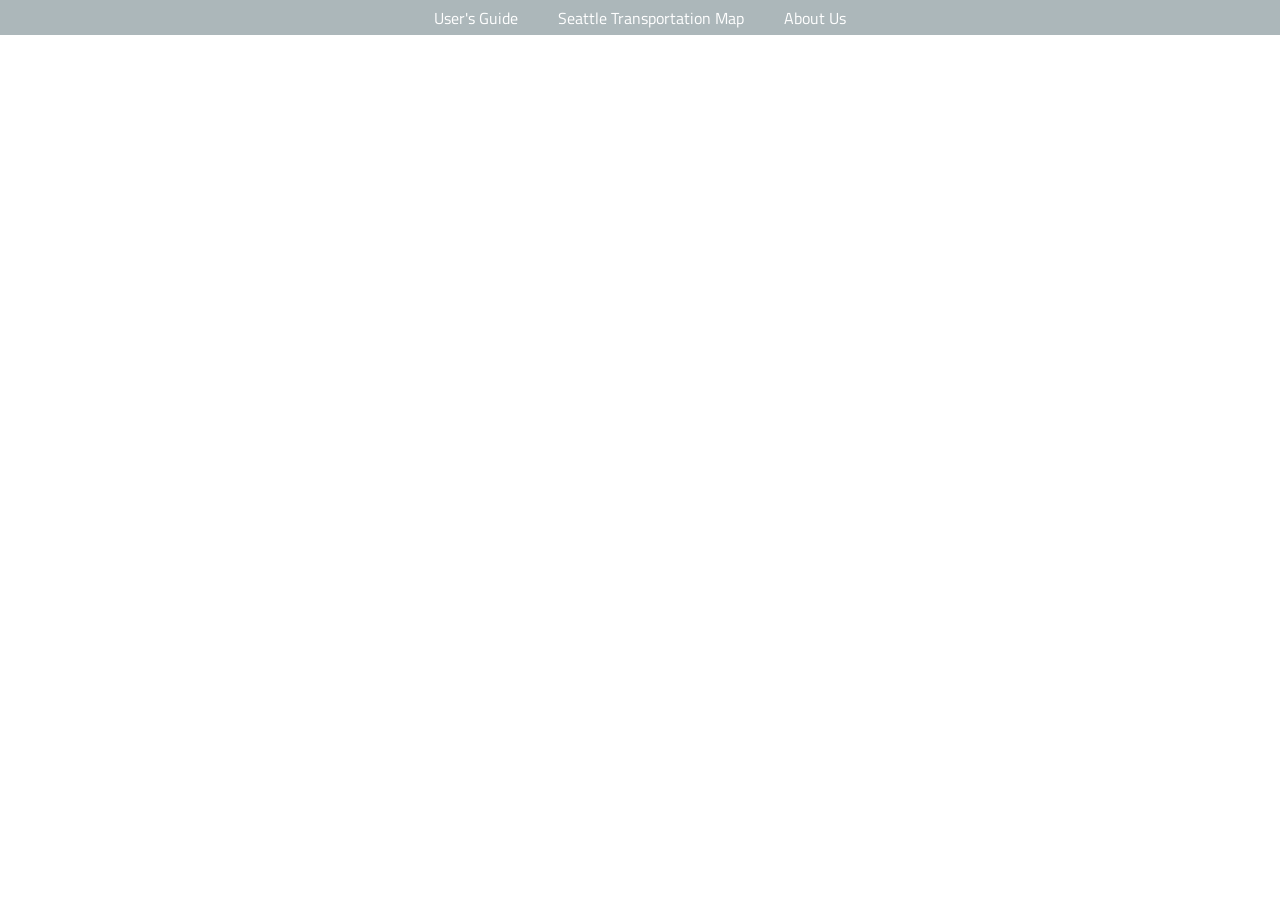
==== about.html @ f4a4b432 "reset function; map selection, highlight. added data source desc, added about.html, guide.html, (nav" ====
<!DOCTYPE html>
<html>
<head>
    <link rel="stylesheet" href="css/style.css">
    <link href="https://fonts.googleapis.com/css2?family=Titillium+Web&display=swap" rel="stylesheet">
    <style>

    </style>
</head>


<body>
    <nav class="navbar"> 
        <a href="guide.html"  class="button">User's Guide</a>
        <a href="map.html"  class="button">Seattle Transportation Map</a>
        <a href="about.html"  class="button">About Us</a>

    </nav>


</body>
</html>
---- css/style.css ----
body {
    margin: 0;
    padding: 0;
    font-family: 'Titillium Web', serif;
}

#map {
    position: absolute;
    top: 0;
    bottom: 0;
    width: 100%;
}

#info { /* left information pannel */
    z-index: 100;
    position: absolute;
    width: 400px;
    max-width: calc(100% - 20px);
    top: 4.8%;
    bottom: 0%;
    left: 0%;
    padding: 18px 15px 18px 15px;
    background: #4c87975a;
    color: white;
    overflow-y: auto;
    border-radius: 0px;
}

#info a {
    color: lightgray;
}

#info a:hover {
    color: white;
    opacity: 0.7;
}

#title {
    font-size: 25px;
    font-family: 'Oswald', sans-serif;
    margin-bottom: 14px;
}

#title span {
    font-size: 14px;
    float: right;
    margin-right: 10px;
    margin-top: 8px;
}

#desc {
    text-align: center;
    color: lightgray;
    font-size: medium;
    font-weight: bold;
    margin-bottom: 0;
}

#collision-count {
    margin: 0;
    text-align: center;
    color: #58c4dd;
    font-size: 50px;
    line-height: 1.1;
}

#severity-chart {
    margin-top: 10px;
}

.card {
    margin-top: 12px;
    padding: 10px;
    background: rgba(255, 255, 255, 0.06);
    border: 1px solid rgba(255, 255, 255, 0.12);
    border-radius: 4px;
}

.section-title {
    margin: 0 0 8px 0;
    font-family: 'Oswald', sans-serif;
    font-size: 17px;
    letter-spacing: 0.4px;
}

.control-label {
    display: block;
    margin: 6px 0;
    color: #e9ecef;
    font-size: 14px;
}

.control-label input {
    margin-right: 8px;
}

.btn {
    margin-top: 8px;
    border: 1px solid #adb5bd;
    background: transparent;
    color: #f8f9fa;
    padding: 6px 10px;
    border-radius: 3px;
    cursor: pointer;
}

.btn:hover {
    background: rgba(255, 255, 255, 0.12);
}

.btn:disabled {
    cursor: not-allowed;
    opacity: 0.6;
}

#progress {
    margin: 8px 0 0 0;
    font-size: 12px;
    color: #adb5bd;
}

#risk-list {
    max-height: 240px;
    overflow-y: auto;
}

.risk-item {
    border-bottom: 1px solid rgba(255, 255, 255, 0.15);
    padding: 6px 0;
    cursor: pointer;
}

.risk-item:last-child {
    border-bottom: 0;
}

.risk-item:hover {
    color: #ffd166;
}

.risk-meta {
    font-size: 12px;
    color: #ced4da;
}

#footer {
    margin-top: 12px;
    margin-right: 4px;
    font-size: 13px;
    line-height: 150%;
    color: lightgray;
}

#legend { /* bottom right legend */
    position: absolute;
    bottom: 0;
    right: 0;
    width: 130px;
    background:  #4c87975a;
    margin-right: 20px;
    margin-bottom: 40px;
    padding: 15px 12px;
    border-radius: 40px;
    font-family: 'Open Sans', sans-serif;
    color: #ffffff; /* text color */
    font-size: 13px;
}

.break {
    position: relative;
    margin-right: 30px;
    padding: 0;
    min-height: 20px;
}

.dot {
    display: inline-block;
    margin-top: 4px;
    border-radius: 50%;
    opacity: 0.8;
}

.dot-label {
    position: absolute;
    top: 0;
    right: 0;
    font-style: italic;
    color: #ffffff;
}

.line-swatch {
    display: inline-block;
    width: 24px;
    height: 4px;
    margin-right: 6px;
    vertical-align: middle;
    border-radius: 2px;
}

.fill-swatch {
    display: inline-block;
    width: 14px;
    height: 14px;
    margin-right: 6px;
    vertical-align: middle;
    border-radius: 2px;
}

.c3 text { /* for bar graph x and y*/
    fill: #e9ecef;
    font-size: 11px;
}

.c3-legend-item text { /* for bar graph */
    fill: #ffffff !important;
    font-size: 12px;
    font-weight: 600;
}

.c3-tooltip-container .c3-tooltip {
    background: rgba(28, 33, 40, 0.95);
    color: #ffffff;
    border-collapse: collapse;
    border: 1px solid rgba(255, 255, 255, 0.25);
}

.c3-tooltip th,
.c3-tooltip td {
    background: rgba(28, 33, 40, 0.95) !important;
    color: #ffffff !important;
    border-color: rgba(255, 255, 255, 0.18) !important;
    text-shadow: none !important;
}

.c3-tooltip tr {
    background: rgba(28, 33, 40, 0.95) !important;
}

.c3-axis path,
.c3-axis line,
.c3-grid line {
    stroke: rgba(255, 255, 255, 0.25);
}

.maplibregl-popup-content {
    font-family: 'Titillium Web', serif;
    color: #111827;
}

@media (max-width: 900px) {
    #info {
        width: calc(100% - 20px);
        left: 10px;
        right: 10px;
        top: 10px;
        bottom: auto;
        max-height: 62%;
    }

    #legend {
        right: 8px;
        margin-right: 0;
        margin-bottom: 10px;
    }
}

.navbar { /* top navigation bar; its sticky */
    width: 100%;
    height: 35px;
    background-color:  #16353d5a;
    display: flex;
    align-items: center; 
    justify-content: center;  
    position: sticky;
    top: 0;
    z-index: 9;
}


.button { /* buttons for top nav bar */
    padding: 8px 20px;
    display: inline-flex;
    align-items: center;
    justify-content: center;
    text-decoration: none;
    color: white;
    z-index: 10;
    
}


.button:hover { /* change color top nav bar button on hover  */
    background-color: #58c4dd;;
    cursor: pointer;
    
}


.button:hover p { /* change colors of top nav bar button words on hover */
    color: rgb(53, 137, 156); 
    cursor: pointer;
}




#neighborhood-menu { 
    width: 100%;             /* make it fill the card */
    padding: 6px;
    border-radius: 4px;
    background: rgba(255, 255, 255, 0.06);
    border: 1px solid rgba(255,255,255,0.12);
    color: #58c4dd;          /* text color */
}

#neighborhood-menu option {
    background: rgb(36, 71, 86);
    border: 1px solid rgba(255, 255, 255, 0.12);
    color: white;
}
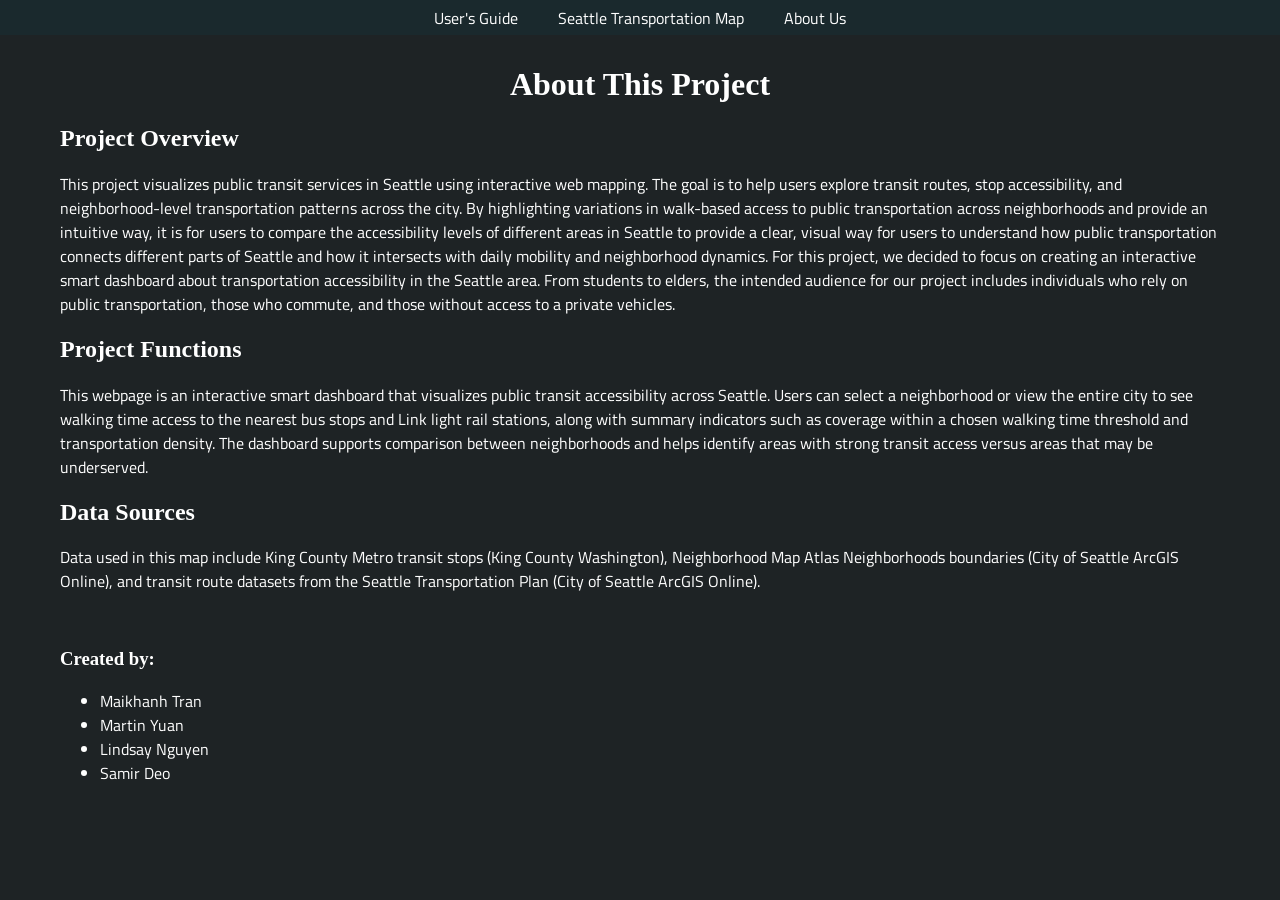
==== commit 7e392768: "about page" ====
--- a/about.html
+++ b/about.html
@@ -4,7 +4,23 @@
     <link rel="stylesheet" href="css/style.css">
     <link href="https://fonts.googleapis.com/css2?family=Titillium+Web&display=swap" rel="stylesheet">
     <style>
+       .text {
+        margin-left: 50px;
+        margin-right: 50px;
+        color: #ffffff;
+        padding: 10px;
+        }
 
+        .created-by {
+        margin-left: 50px;
+        margin-right: 50px;
+        color: #ffffff;
+        padding: 10px;
+        }
+
+        body {
+            background-color: rgb(30, 35, 37);
+        }
     </style>
 </head>
 
@@ -17,6 +33,50 @@
 
     </nav>
 
+    <div class="text">
+        <h1 style="text-align: center;">About This Project</h1>
+
+        <h2>Project Overview</h2>
+        <p>
+        This project visualizes public transit services in Seattle using interactive web mapping.
+        The goal is to help users explore transit routes, stop accessibility, and neighborhood-level
+        transportation patterns across the city.
+
+        By highlighting variations in walk-based access to public transportation across 
+        neighborhoods and provide an intuitive way, it is for users to compare the accessibility levels of different areas
+        in Seattle  to provide a clear, visual way for users to understand how public transportation connects 
+        different parts of Seattle and how it intersects with daily mobility and neighborhood dynamics.
+        For this project, we decided to focus on creating an interactive smart
+        dashboard about transportation accessibility in the Seattle area. From students to elders, the intended audience
+        for our project includes individuals who rely on public transportation, those who commute, and those without
+        access to a private vehicles.
+        </p>
+
+        <h2>Project Functions</h2>
+        <p>
+        This webpage is an interactive smart dashboard that visualizes public transit accessibility across Seattle.
+        Users can select a neighborhood or view the entire city to see walking time access to the nearest bus stops
+        and Link light rail stations, along with summary indicators such as coverage within a chosen walking time
+        threshold and transportation density. The dashboard supports comparison between neighborhoods and helps identify
+        areas with strong transit access versus areas that may be underserved. 
+        </p>
+
+        <h2>Data Sources</h2>
+        <p>
+        Data used in this map include King County Metro transit stops (King County Washington), Neighborhood Map Atlas Neighborhoods boundaries (City of Seattle ArcGIS Online),
+        and transit route datasets from the Seattle Transportation Plan (City of Seattle ArcGIS Online).
+        </p>
+    </div>
+
+    <div class="created-by">
+        <h3>Created by:</h3>
+        <ul>
+            <li>Maikhanh Tran</li>
+            <li>Martin Yuan</li>
+            <li>Lindsay Nguyen</li>
+            <li>Samir Deo</li>
+        </ul>
+    </div>
 
 </body>
 </html>
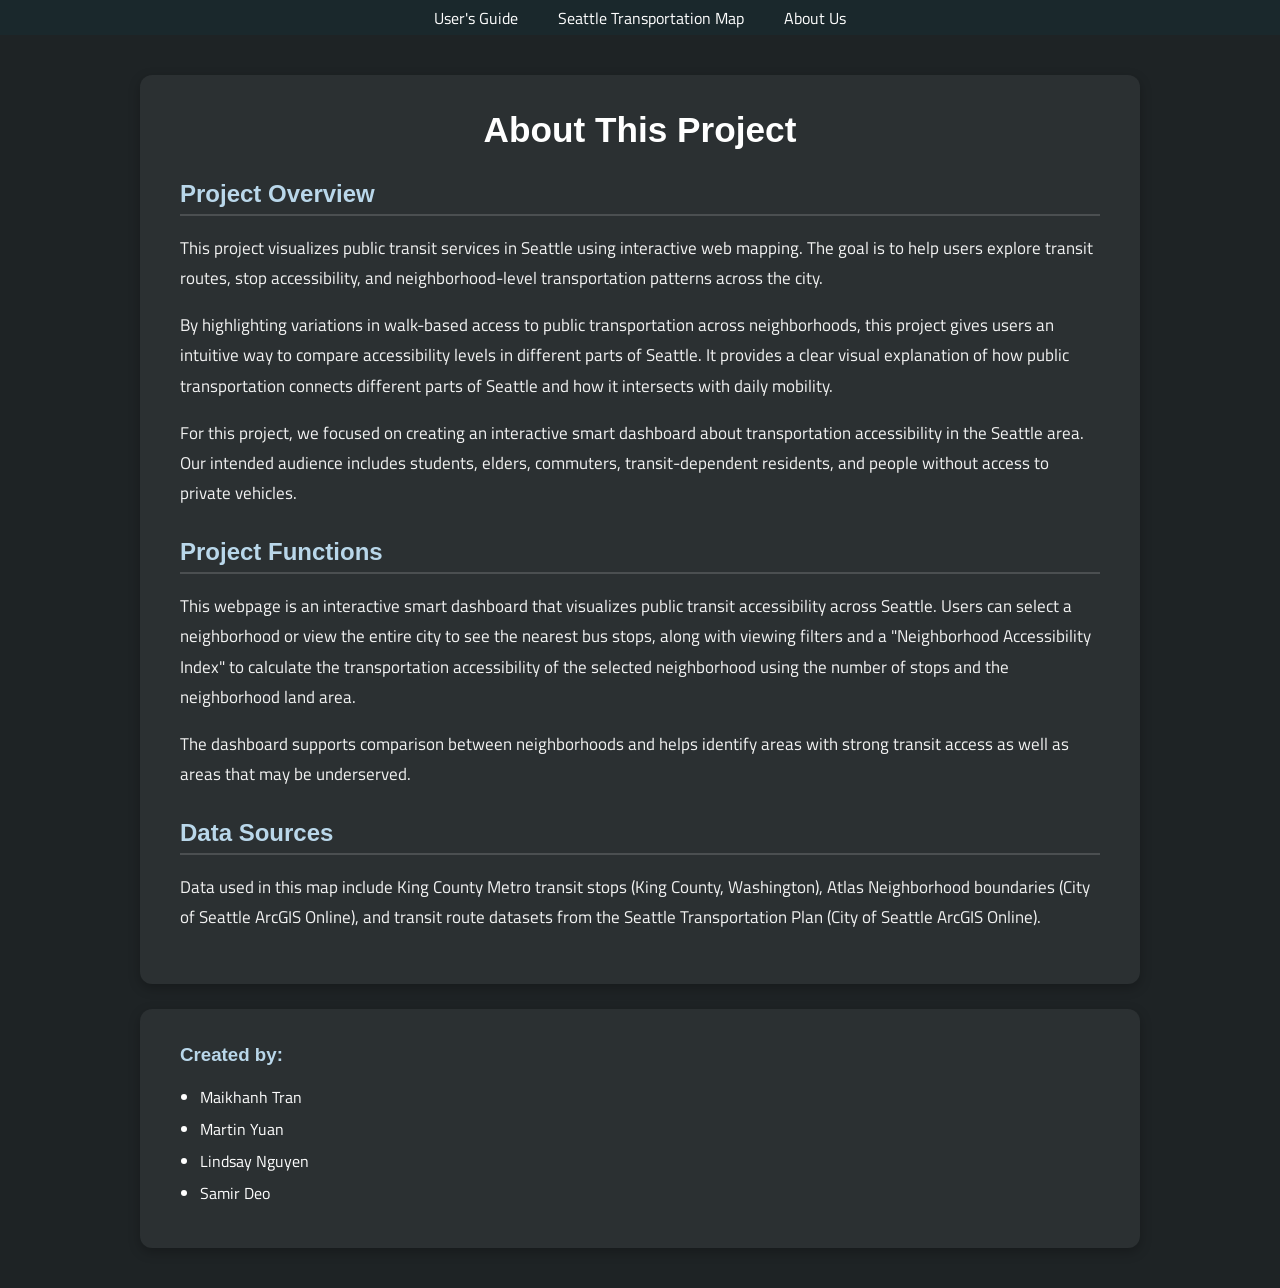
==== commit 2ba0041d: "about pg update" ====
--- a/about.html
+++ b/about.html
@@ -4,79 +4,128 @@
     <link rel="stylesheet" href="css/style.css">
     <link href="https://fonts.googleapis.com/css2?family=Titillium+Web&display=swap" rel="stylesheet">
     <style>
-       .text {
-        margin-left: 50px;
-        margin-right: 50px;
-        color: #ffffff;
-        padding: 10px;
+        body {
+            background-color: rgb(30, 35, 37);
+            font-family: 'Titillium Web', sans-serif;
+            margin: 0;
+            color: white;
         }
 
-        .created-by {
-        margin-left: 50px;
-        margin-right: 50px;
-        color: #ffffff;
-        padding: 10px;
+        .page-container {
+            width: 85%;
+            max-width: 1000px;
+            margin: 40px auto;
         }
 
-        body {
-            background-color: rgb(30, 35, 37);
+        .content-box {
+            background-color: rgba(255, 255, 255, 0.06);
+            padding: 35px 40px;
+            border-radius: 12px;
+            box-shadow: 0 4px 12px rgba(0, 0, 0, 0.25);
+            margin-bottom: 25px;
+        }
+
+        .page-title {
+            text-align: center;
+            font-size: 2.2em;
+            margin-top: 0;
+            margin-bottom: 30px;
+        }
+
+        h2 {
+            color: #b9d7ea;
+            margin-top: 30px;
+            margin-bottom: 10px;
+            border-bottom: 2px solid rgba(255, 255, 255, 0.15);
+            padding-bottom: 6px;
+        }
+
+        p {
+            line-height: 1.8;
+            font-size: 1.05em;
+            color: #f2f2f2;
+        }
+
+        .created-by h3 {
+            margin-top: 0;
+            color: #b9d7ea;
+        }
+
+        .created-by ul {
+            padding-left: 20px;
+            margin-bottom: 0;
+        }
+
+        .created-by li {
+            margin-bottom: 8px;
         }
     </style>
 </head>
 
-
 <body>
     <nav class="navbar"> 
-        <a href="guide.html"  class="button">User's Guide</a>
-        <a href="map.html"  class="button">Seattle Transportation Map</a>
-        <a href="about.html"  class="button">About Us</a>
-
+        <a href="guide.html" class="button">User's Guide</a>
+        <a href="map.html" class="button">Seattle Transportation Map</a>
+        <a href="about.html" class="button">About Us</a>
     </nav>
 
-    <div class="text">
-        <h1 style="text-align: center;">About This Project</h1>
+    <div class="page-container">
 
-        <h2>Project Overview</h2>
-        <p>
-        This project visualizes public transit services in Seattle using interactive web mapping.
-        The goal is to help users explore transit routes, stop accessibility, and neighborhood-level
-        transportation patterns across the city.
+        <div class="content-box">
+            <h1 class="page-title">About This Project</h1>
 
-        By highlighting variations in walk-based access to public transportation across 
-        neighborhoods and provide an intuitive way, it is for users to compare the accessibility levels of different areas
-        in Seattle  to provide a clear, visual way for users to understand how public transportation connects 
-        different parts of Seattle and how it intersects with daily mobility and neighborhood dynamics.
-        For this project, we decided to focus on creating an interactive smart
-        dashboard about transportation accessibility in the Seattle area. From students to elders, the intended audience
-        for our project includes individuals who rely on public transportation, those who commute, and those without
-        access to a private vehicles.
-        </p>
+            <h2>Project Overview</h2>
+            <p>
+                This project visualizes public transit services in Seattle using interactive web mapping.
+                The goal is to help users explore transit routes, stop accessibility, and neighborhood-level
+                transportation patterns across the city.
+            </p>
 
-        <h2>Project Functions</h2>
-        <p>
-        This webpage is an interactive smart dashboard that visualizes public transit accessibility across Seattle.
-        Users can select a neighborhood or view the entire city to see walking time access to the nearest bus stops
-        and Link light rail stations, along with summary indicators such as coverage within a chosen walking time
-        threshold and transportation density. The dashboard supports comparison between neighborhoods and helps identify
-        areas with strong transit access versus areas that may be underserved. 
-        </p>
+            <p>
+                By highlighting variations in walk-based access to public transportation across neighborhoods,
+                this project gives users an intuitive way to compare accessibility levels in different parts
+                of Seattle. It provides a clear visual explanation of how public transportation connects 
+                different parts of Seattle and how it intersects with daily mobility.
+            </p>
 
-        <h2>Data Sources</h2>
-        <p>
-        Data used in this map include King County Metro transit stops (King County Washington), Neighborhood Map Atlas Neighborhoods boundaries (City of Seattle ArcGIS Online),
-        and transit route datasets from the Seattle Transportation Plan (City of Seattle ArcGIS Online).
-        </p>
-    </div>
+            <p>
+                For this project, we focused on creating an interactive smart dashboard about transportation
+                accessibility in the Seattle area. Our intended audience includes students, elders, commuters,
+                transit-dependent residents, and people without access to private vehicles.
+            </p>
 
-    <div class="created-by">
-        <h3>Created by:</h3>
-        <ul>
-            <li>Maikhanh Tran</li>
-            <li>Martin Yuan</li>
-            <li>Lindsay Nguyen</li>
-            <li>Samir Deo</li>
-        </ul>
+            <h2>Project Functions</h2>
+            <p>
+                This webpage is an interactive smart dashboard that visualizes public transit accessibility
+                across Seattle. Users can select a neighborhood or view the entire city to see the nearest bus stops,
+                along with viewing filters and a "Neighborhood Accessibility Index" to calculate the transportation
+                accessibility of the selected neighborhood using the number of stops and the neighborhood land area.
+            </p>
+
+            <p>
+                The dashboard supports comparison between neighborhoods and helps identify areas with strong
+                transit access as well as areas that may be underserved.
+            </p>
+
+            <h2>Data Sources</h2>
+            <p>
+                Data used in this map include King County Metro transit stops (King County, Washington),
+                Atlas Neighborhood boundaries (City of Seattle ArcGIS Online), and transit route datasets
+                from the Seattle Transportation Plan (City of Seattle ArcGIS Online).
+            </p>
+        </div>
+
+        <div class="content-box created-by">
+            <h3>Created by:</h3>
+            <ul>
+                <li>Maikhanh Tran</li>
+                <li>Martin Yuan</li>
+                <li>Lindsay Nguyen</li>
+                <li>Samir Deo</li>
+            </ul>
+        </div>
+
     </div>
 
 </body>
-</html>
+</html>
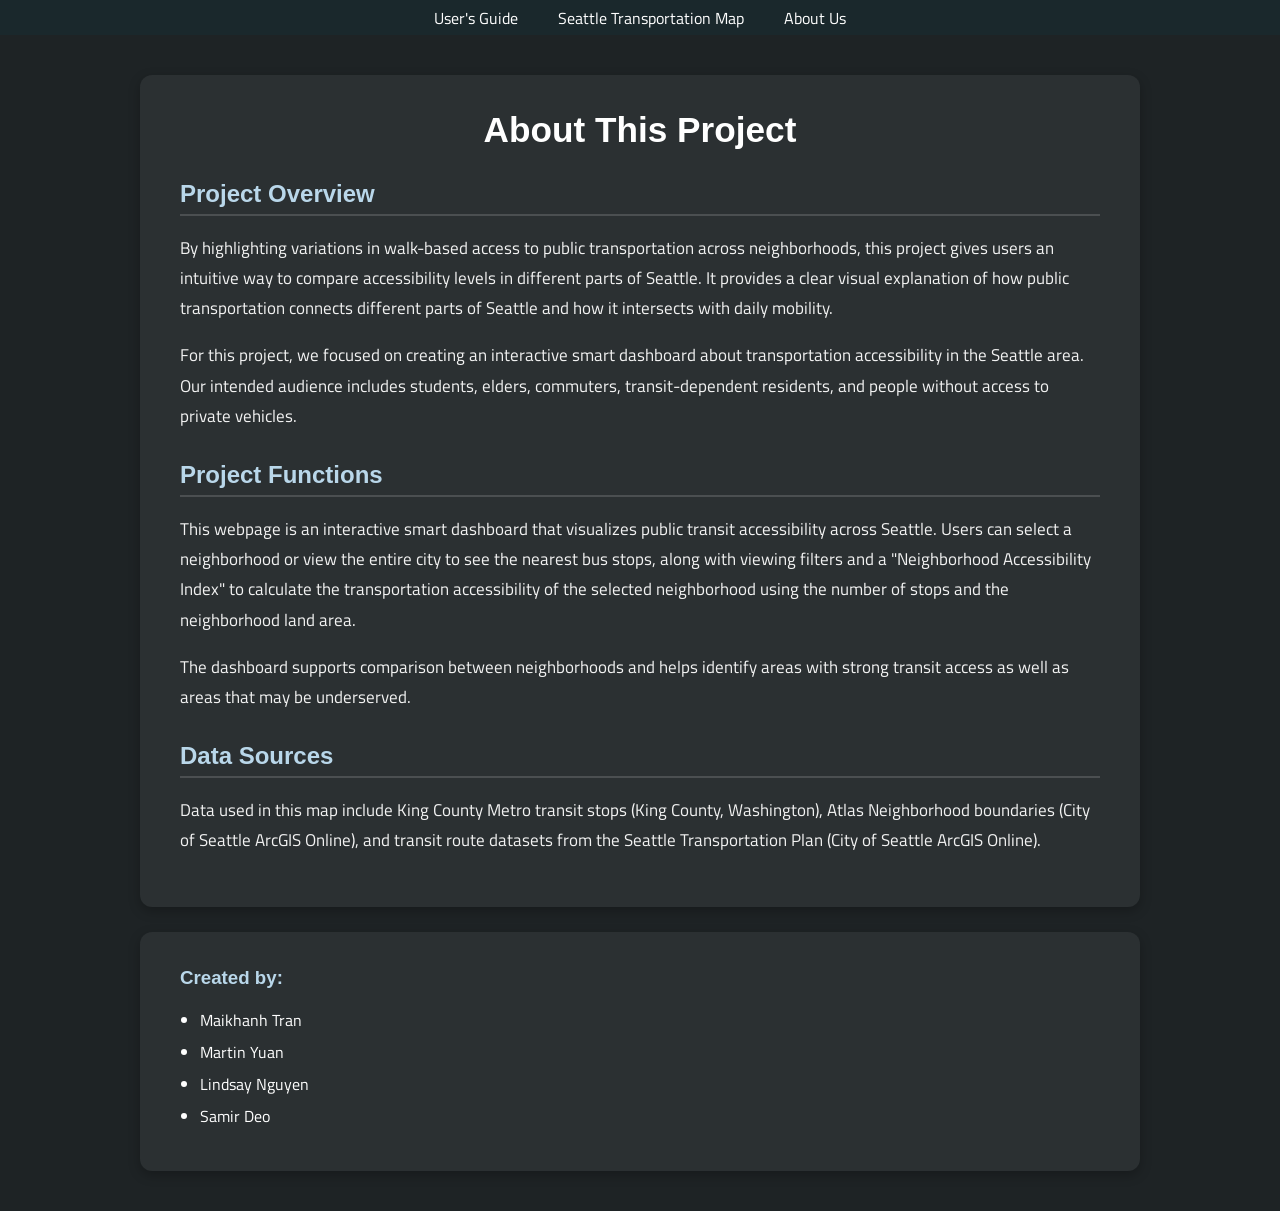
==== commit cdf3144f: "guide pg" ====
--- a/about.html
+++ b/about.html
@@ -75,12 +75,7 @@
             <h1 class="page-title">About This Project</h1>
 
             <h2>Project Overview</h2>
-            <p>
-                This project visualizes public transit services in Seattle using interactive web mapping.
-                The goal is to help users explore transit routes, stop accessibility, and neighborhood-level
-                transportation patterns across the city.
-            </p>
-
+            
             <p>
                 By highlighting variations in walk-based access to public transportation across neighborhoods,
                 this project gives users an intuitive way to compare accessibility levels in different parts
